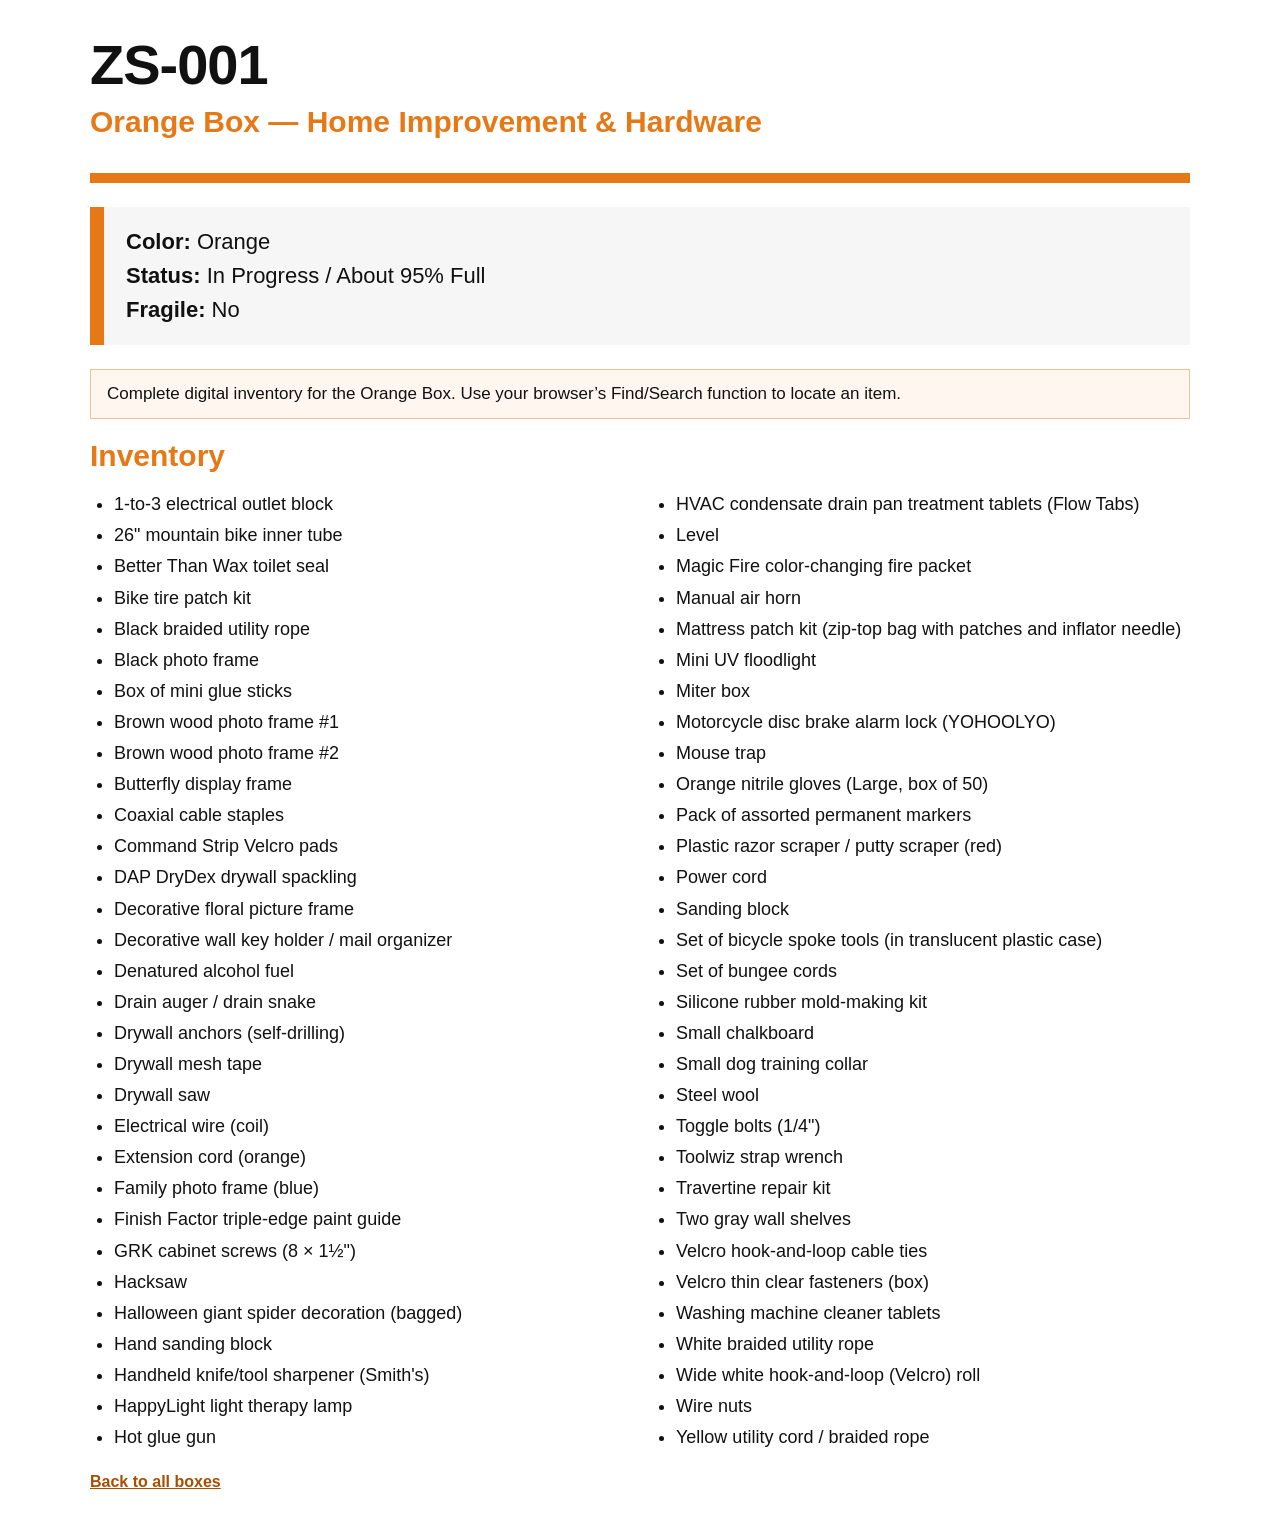
==== boxes/ZS-001.html @ 95fc1c4b "Add ZS-001 orange box inventory page" ====
<!doctype html><html lang="en"><head><meta charset="utf-8"><meta name="viewport" content="width=device-width,initial-scale=1"><title>ZS-001 Orange Box Inventory</title><style>:root{--orange:#e67816;--ink:#111;--soft:#f6f6f6}body{font-family:Arial,Helvetica,sans-serif;margin:0;color:var(--ink);background:#fff}.wrap{max-width:1100px;margin:0 auto;padding:32px}.top{border-bottom:10px solid var(--orange);padding-bottom:18px;margin-bottom:24px}h1{font-size:56px;margin:0;letter-spacing:-1px}h2{color:var(--orange);margin:8px 0 16px;font-size:30px}.meta{font-size:22px;line-height:1.55;background:var(--soft);border-left:14px solid var(--orange);padding:18px 22px;margin-bottom:24px}.note{font-size:17px;background:#fff7ef;border:1px solid #f0c197;padding:14px 16px;margin-bottom:20px}ul{columns:2;column-gap:48px;font-size:18px;line-height:1.45;padding-left:24px}li{break-inside:avoid;margin-bottom:5px}a{color:#a84e00;font-weight:bold}.box-card{background:var(--soft);border-left:14px solid var(--orange);padding:18px 22px;font-size:22px}@media(max-width:800px){.wrap{padding:20px}h1{font-size:42px}ul{columns:1}}</style></head><body><div class="wrap"><div class="top"><h1>ZS-001</h1><h2>Orange Box — Home Improvement & Hardware</h2></div><div class="meta"><strong>Color:</strong> Orange<br><strong>Status:</strong> In Progress / About 95% Full<br><strong>Fragile:</strong> No</div><div class="note">Complete digital inventory for the Orange Box. Use your browser’s Find/Search function to locate an item.</div><h2>Inventory</h2><ul><li>1-to-3 electrical outlet block</li><li>26&quot; mountain bike inner tube</li><li>Better Than Wax toilet seal</li><li>Bike tire patch kit</li><li>Black braided utility rope</li><li>Black photo frame</li><li>Box of mini glue sticks</li><li>Brown wood photo frame #1</li><li>Brown wood photo frame #2</li><li>Butterfly display frame</li><li>Coaxial cable staples</li><li>Command Strip Velcro pads</li><li>DAP DryDex drywall spackling</li><li>Decorative floral picture frame</li><li>Decorative wall key holder / mail organizer</li><li>Denatured alcohol fuel</li><li>Drain auger / drain snake</li><li>Drywall anchors (self-drilling)</li><li>Drywall mesh tape</li><li>Drywall saw</li><li>Electrical wire (coil)</li><li>Extension cord (orange)</li><li>Family photo frame (blue)</li><li>Finish Factor triple-edge paint guide</li><li>GRK cabinet screws (8 × 1½&quot;)</li><li>Hacksaw</li><li>Halloween giant spider decoration (bagged)</li><li>Hand sanding block</li><li>Handheld knife/tool sharpener (Smith's)</li><li>HappyLight light therapy lamp</li><li>Hot glue gun</li><li>HVAC condensate drain pan treatment tablets (Flow Tabs)</li><li>Level</li><li>Magic Fire color-changing fire packet</li><li>Manual air horn</li><li>Mattress patch kit (zip-top bag with patches and inflator needle)</li><li>Mini UV floodlight</li><li>Miter box</li><li>Motorcycle disc brake alarm lock (YOHOOLYO)</li><li>Mouse trap</li><li>Orange nitrile gloves (Large, box of 50)</li><li>Pack of assorted permanent markers</li><li>Plastic razor scraper / putty scraper (red)</li><li>Power cord</li><li>Sanding block</li><li>Set of bicycle spoke tools (in translucent plastic case)</li><li>Set of bungee cords</li><li>Silicone rubber mold-making kit</li><li>Small chalkboard</li><li>Small dog training collar</li><li>Steel wool</li><li>Toggle bolts (1/4&quot;)</li><li>Toolwiz strap wrench</li><li>Travertine repair kit</li><li>Two gray wall shelves</li><li>Velcro hook-and-loop cable ties</li><li>Velcro thin clear fasteners (box)</li><li>Washing machine cleaner tablets</li><li>White braided utility rope</li><li>Wide white hook-and-loop (Velcro) roll</li><li>Wire nuts</li><li>Yellow utility cord / braided rope</li></ul><p><a href="../index.html">Back to all boxes</a></p></div></body></html>
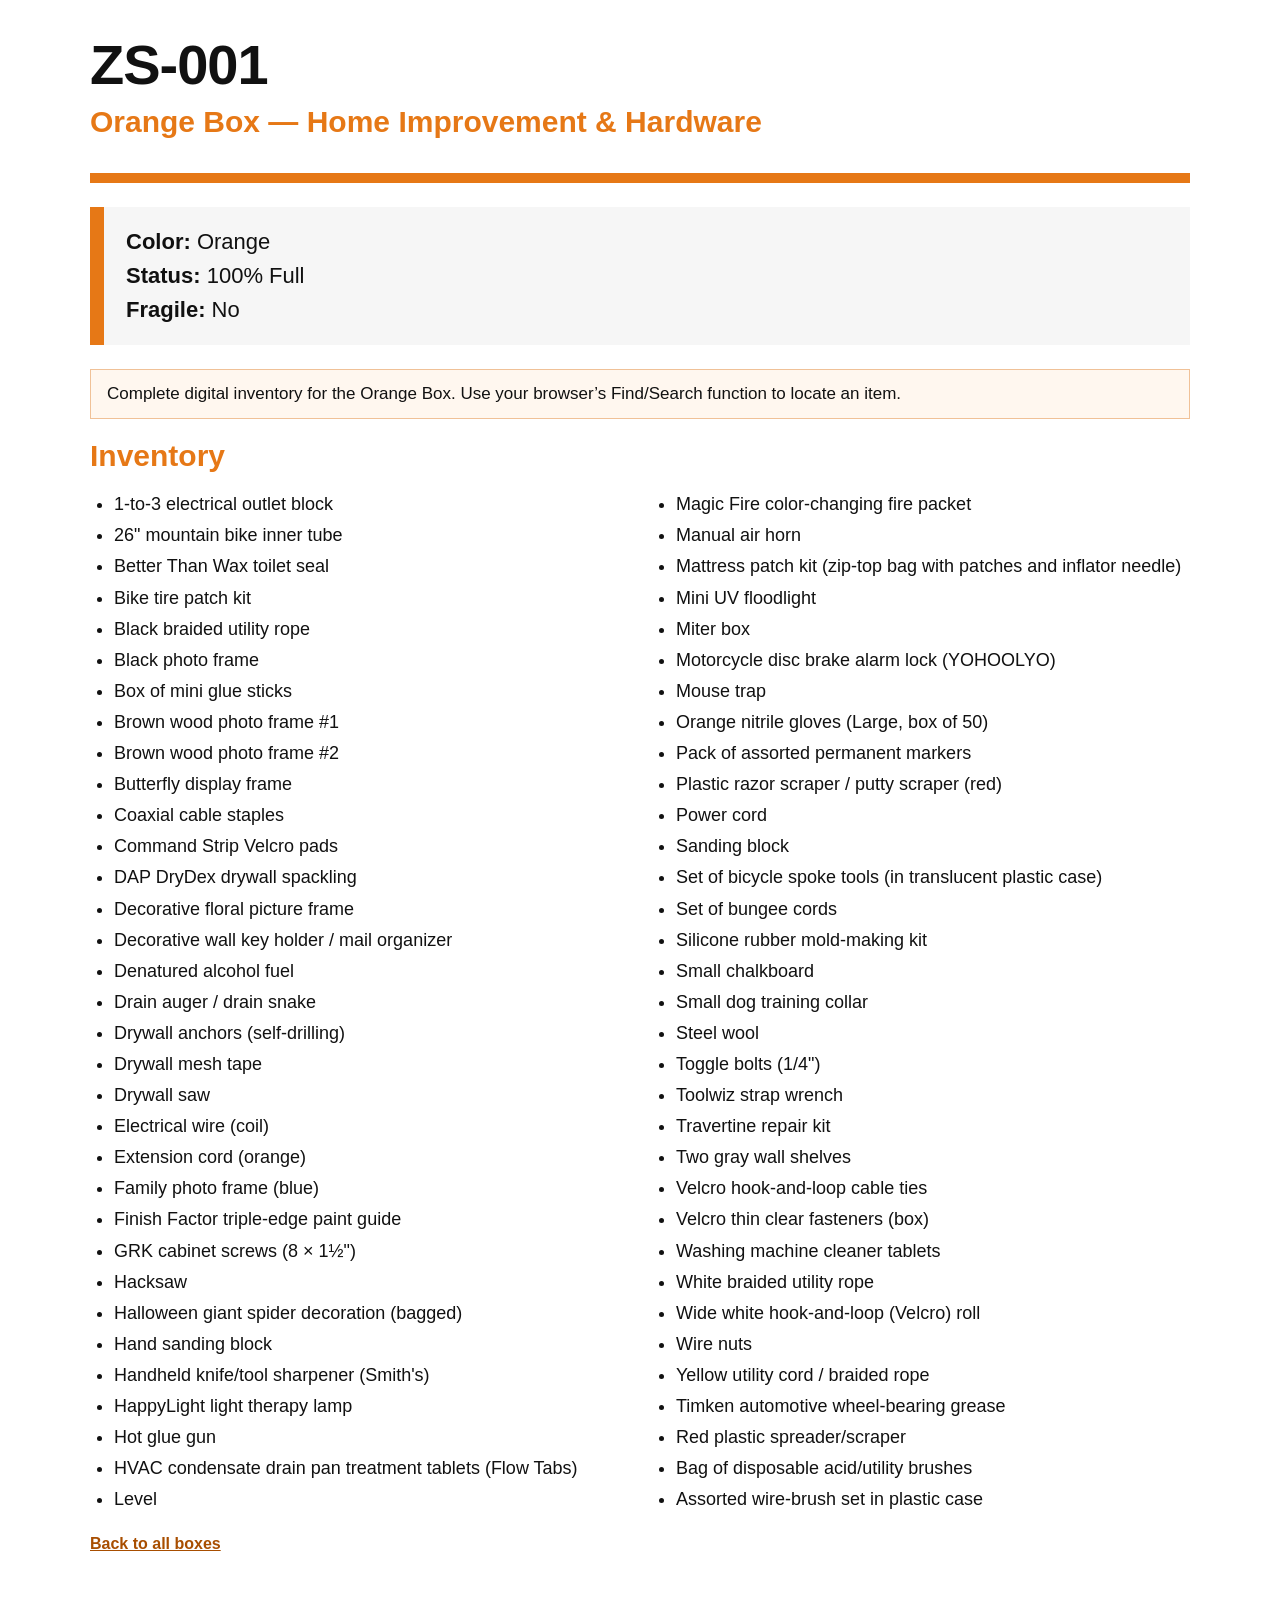
==== commit fe3f90ab: "close ZS-001 inventory" ====
--- a/boxes/ZS-001.html
+++ b/boxes/ZS-001.html
@@ -1 +1,97 @@
-<!doctype html><html lang="en"><head><meta charset="utf-8"><meta name="viewport" content="width=device-width,initial-scale=1"><title>ZS-001 Orange Box Inventory</title><style>:root{--orange:#e67816;--ink:#111;--soft:#f6f6f6}body{font-family:Arial,Helvetica,sans-serif;margin:0;color:var(--ink);background:#fff}.wrap{max-width:1100px;margin:0 auto;padding:32px}.top{border-bottom:10px solid var(--orange);padding-bottom:18px;margin-bottom:24px}h1{font-size:56px;margin:0;letter-spacing:-1px}h2{color:var(--orange);margin:8px 0 16px;font-size:30px}.meta{font-size:22px;line-height:1.55;background:var(--soft);border-left:14px solid var(--orange);padding:18px 22px;margin-bottom:24px}.note{font-size:17px;background:#fff7ef;border:1px solid #f0c197;padding:14px 16px;margin-bottom:20px}ul{columns:2;column-gap:48px;font-size:18px;line-height:1.45;padding-left:24px}li{break-inside:avoid;margin-bottom:5px}a{color:#a84e00;font-weight:bold}.box-card{background:var(--soft);border-left:14px solid var(--orange);padding:18px 22px;font-size:22px}@media(max-width:800px){.wrap{padding:20px}h1{font-size:42px}ul{columns:1}}</style></head><body><div class="wrap"><div class="top"><h1>ZS-001</h1><h2>Orange Box — Home Improvement & Hardware</h2></div><div class="meta"><strong>Color:</strong> Orange<br><strong>Status:</strong> In Progress / About 95% Full<br><strong>Fragile:</strong> No</div><div class="note">Complete digital inventory for the Orange Box. Use your browser’s Find/Search function to locate an item.</div><h2>Inventory</h2><ul><li>1-to-3 electrical outlet block</li><li>26&quot; mountain bike inner tube</li><li>Better Than Wax toilet seal</li><li>Bike tire patch kit</li><li>Black braided utility rope</li><li>Black photo frame</li><li>Box of mini glue sticks</li><li>Brown wood photo frame #1</li><li>Brown wood photo frame #2</li><li>Butterfly display frame</li><li>Coaxial cable staples</li><li>Command Strip Velcro pads</li><li>DAP DryDex drywall spackling</li><li>Decorative floral picture frame</li><li>Decorative wall key holder / mail organizer</li><li>Denatured alcohol fuel</li><li>Drain auger / drain snake</li><li>Drywall anchors (self-drilling)</li><li>Drywall mesh tape</li><li>Drywall saw</li><li>Electrical wire (coil)</li><li>Extension cord (orange)</li><li>Family photo frame (blue)</li><li>Finish Factor triple-edge paint guide</li><li>GRK cabinet screws (8 × 1½&quot;)</li><li>Hacksaw</li><li>Halloween giant spider decoration (bagged)</li><li>Hand sanding block</li><li>Handheld knife/tool sharpener (Smith's)</li><li>HappyLight light therapy lamp</li><li>Hot glue gun</li><li>HVAC condensate drain pan treatment tablets (Flow Tabs)</li><li>Level</li><li>Magic Fire color-changing fire packet</li><li>Manual air horn</li><li>Mattress patch kit (zip-top bag with patches and inflator needle)</li><li>Mini UV floodlight</li><li>Miter box</li><li>Motorcycle disc brake alarm lock (YOHOOLYO)</li><li>Mouse trap</li><li>Orange nitrile gloves (Large, box of 50)</li><li>Pack of assorted permanent markers</li><li>Plastic razor scraper / putty scraper (red)</li><li>Power cord</li><li>Sanding block</li><li>Set of bicycle spoke tools (in translucent plastic case)</li><li>Set of bungee cords</li><li>Silicone rubber mold-making kit</li><li>Small chalkboard</li><li>Small dog training collar</li><li>Steel wool</li><li>Toggle bolts (1/4&quot;)</li><li>Toolwiz strap wrench</li><li>Travertine repair kit</li><li>Two gray wall shelves</li><li>Velcro hook-and-loop cable ties</li><li>Velcro thin clear fasteners (box)</li><li>Washing machine cleaner tablets</li><li>White braided utility rope</li><li>Wide white hook-and-loop (Velcro) roll</li><li>Wire nuts</li><li>Yellow utility cord / braided rope</li></ul><p><a href="../index.html">Back to all boxes</a></p></div></body></html>+<!doctype html>
+<html lang="en">
+<head>
+  <meta charset="utf-8">
+  <meta name="viewport" content="width=device-width,initial-scale=1">
+  <title>ZS-001 Orange Box Inventory</title>
+  <style>
+    :root{--orange:#e67816;--ink:#111;--soft:#f6f6f6}
+    body{font-family:Arial,Helvetica,sans-serif;margin:0;color:var(--ink);background:#fff}
+    .wrap{max-width:1100px;margin:0 auto;padding:32px}
+    .top{border-bottom:10px solid var(--orange);padding-bottom:18px;margin-bottom:24px}
+    h1{font-size:56px;margin:0;letter-spacing:-1px}
+    h2{color:var(--orange);margin:8px 0 16px;font-size:30px}
+    .meta{font-size:22px;line-height:1.55;background:var(--soft);border-left:14px solid var(--orange);padding:18px 22px;margin-bottom:24px}
+    .note{font-size:17px;background:#fff7ef;border:1px solid #f0c197;padding:14px 16px;margin-bottom:20px}
+    ul{columns:2;column-gap:48px;font-size:18px;line-height:1.45;padding-left:24px}
+    li{break-inside:avoid;margin-bottom:5px}
+    a{color:#a84e00;font-weight:bold}
+    @media(max-width:800px){.wrap{padding:20px}h1{font-size:42px}ul{columns:1}}
+  </style>
+</head>
+<body><div class="wrap">
+  <div class="top"><h1>ZS-001</h1><h2>Orange Box — Home Improvement &amp; Hardware</h2></div>
+  <div class="meta"><strong>Color:</strong> Orange<br><strong>Status:</strong> 100% Full<br><strong>Fragile:</strong> No</div>
+  <div class="note">Complete digital inventory for the Orange Box. Use your browser’s Find/Search function to locate an item.</div>
+  <h2>Inventory</h2>
+  <ul>
+    <li>1-to-3 electrical outlet block</li>
+    <li>26&quot; mountain bike inner tube</li>
+    <li>Better Than Wax toilet seal</li>
+    <li>Bike tire patch kit</li>
+    <li>Black braided utility rope</li>
+    <li>Black photo frame</li>
+    <li>Box of mini glue sticks</li>
+    <li>Brown wood photo frame #1</li>
+    <li>Brown wood photo frame #2</li>
+    <li>Butterfly display frame</li>
+    <li>Coaxial cable staples</li>
+    <li>Command Strip Velcro pads</li>
+    <li>DAP DryDex drywall spackling</li>
+    <li>Decorative floral picture frame</li>
+    <li>Decorative wall key holder / mail organizer</li>
+    <li>Denatured alcohol fuel</li>
+    <li>Drain auger / drain snake</li>
+    <li>Drywall anchors (self-drilling)</li>
+    <li>Drywall mesh tape</li>
+    <li>Drywall saw</li>
+    <li>Electrical wire (coil)</li>
+    <li>Extension cord (orange)</li>
+    <li>Family photo frame (blue)</li>
+    <li>Finish Factor triple-edge paint guide</li>
+    <li>GRK cabinet screws (8 × 1½&quot;)</li>
+    <li>Hacksaw</li>
+    <li>Halloween giant spider decoration (bagged)</li>
+    <li>Hand sanding block</li>
+    <li>Handheld knife/tool sharpener (Smith's)</li>
+    <li>HappyLight light therapy lamp</li>
+    <li>Hot glue gun</li>
+    <li>HVAC condensate drain pan treatment tablets (Flow Tabs)</li>
+    <li>Level</li>
+    <li>Magic Fire color-changing fire packet</li>
+    <li>Manual air horn</li>
+    <li>Mattress patch kit (zip-top bag with patches and inflator needle)</li>
+    <li>Mini UV floodlight</li>
+    <li>Miter box</li>
+    <li>Motorcycle disc brake alarm lock (YOHOOLYO)</li>
+    <li>Mouse trap</li>
+    <li>Orange nitrile gloves (Large, box of 50)</li>
+    <li>Pack of assorted permanent markers</li>
+    <li>Plastic razor scraper / putty scraper (red)</li>
+    <li>Power cord</li>
+    <li>Sanding block</li>
+    <li>Set of bicycle spoke tools (in translucent plastic case)</li>
+    <li>Set of bungee cords</li>
+    <li>Silicone rubber mold-making kit</li>
+    <li>Small chalkboard</li>
+    <li>Small dog training collar</li>
+    <li>Steel wool</li>
+    <li>Toggle bolts (1/4&quot;)</li>
+    <li>Toolwiz strap wrench</li>
+    <li>Travertine repair kit</li>
+    <li>Two gray wall shelves</li>
+    <li>Velcro hook-and-loop cable ties</li>
+    <li>Velcro thin clear fasteners (box)</li>
+    <li>Washing machine cleaner tablets</li>
+    <li>White braided utility rope</li>
+    <li>Wide white hook-and-loop (Velcro) roll</li>
+    <li>Wire nuts</li>
+    <li>Yellow utility cord / braided rope</li>
+    <li>Timken automotive wheel-bearing grease</li>
+    <li>Red plastic spreader/scraper</li>
+    <li>Bag of disposable acid/utility brushes</li>
+    <li>Assorted wire-brush set in plastic case</li>
+  </ul>
+  <p><a href="../index.html">Back to all boxes</a></p>
+</div></body>
+</html>
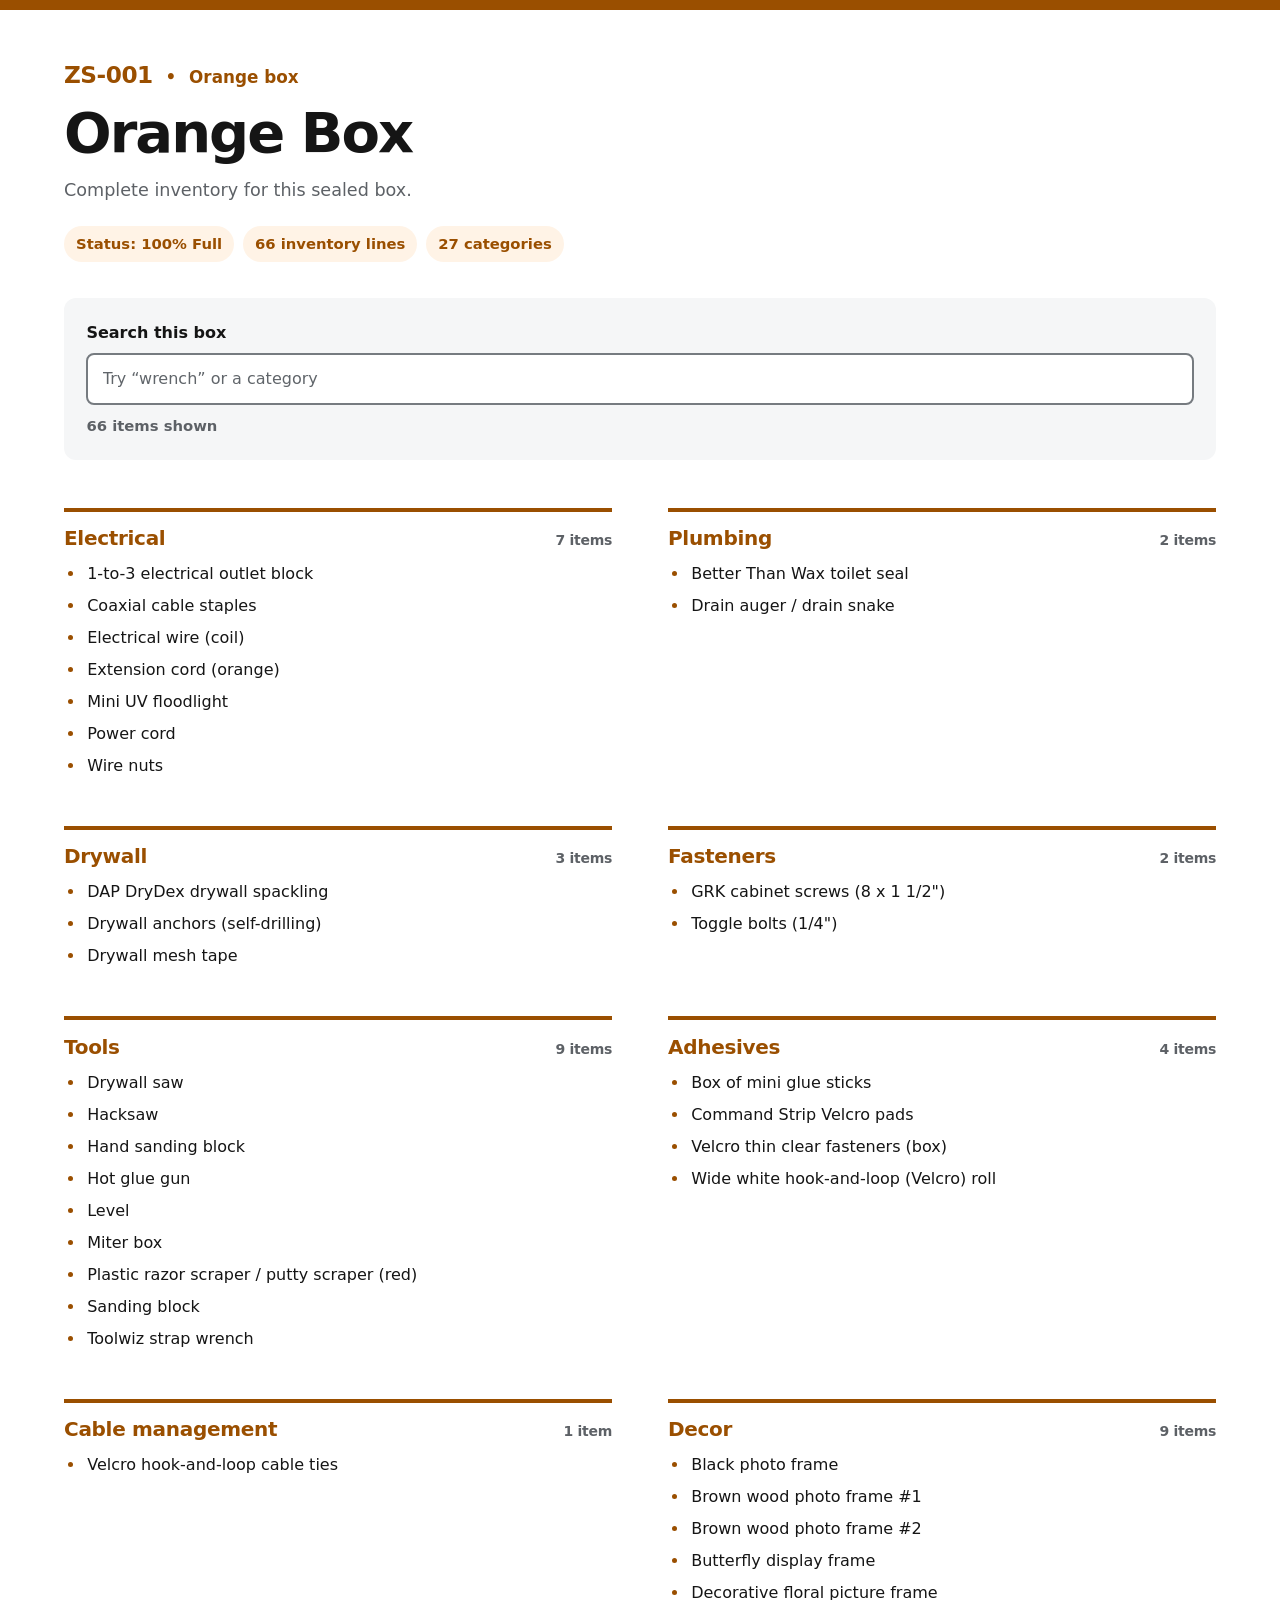
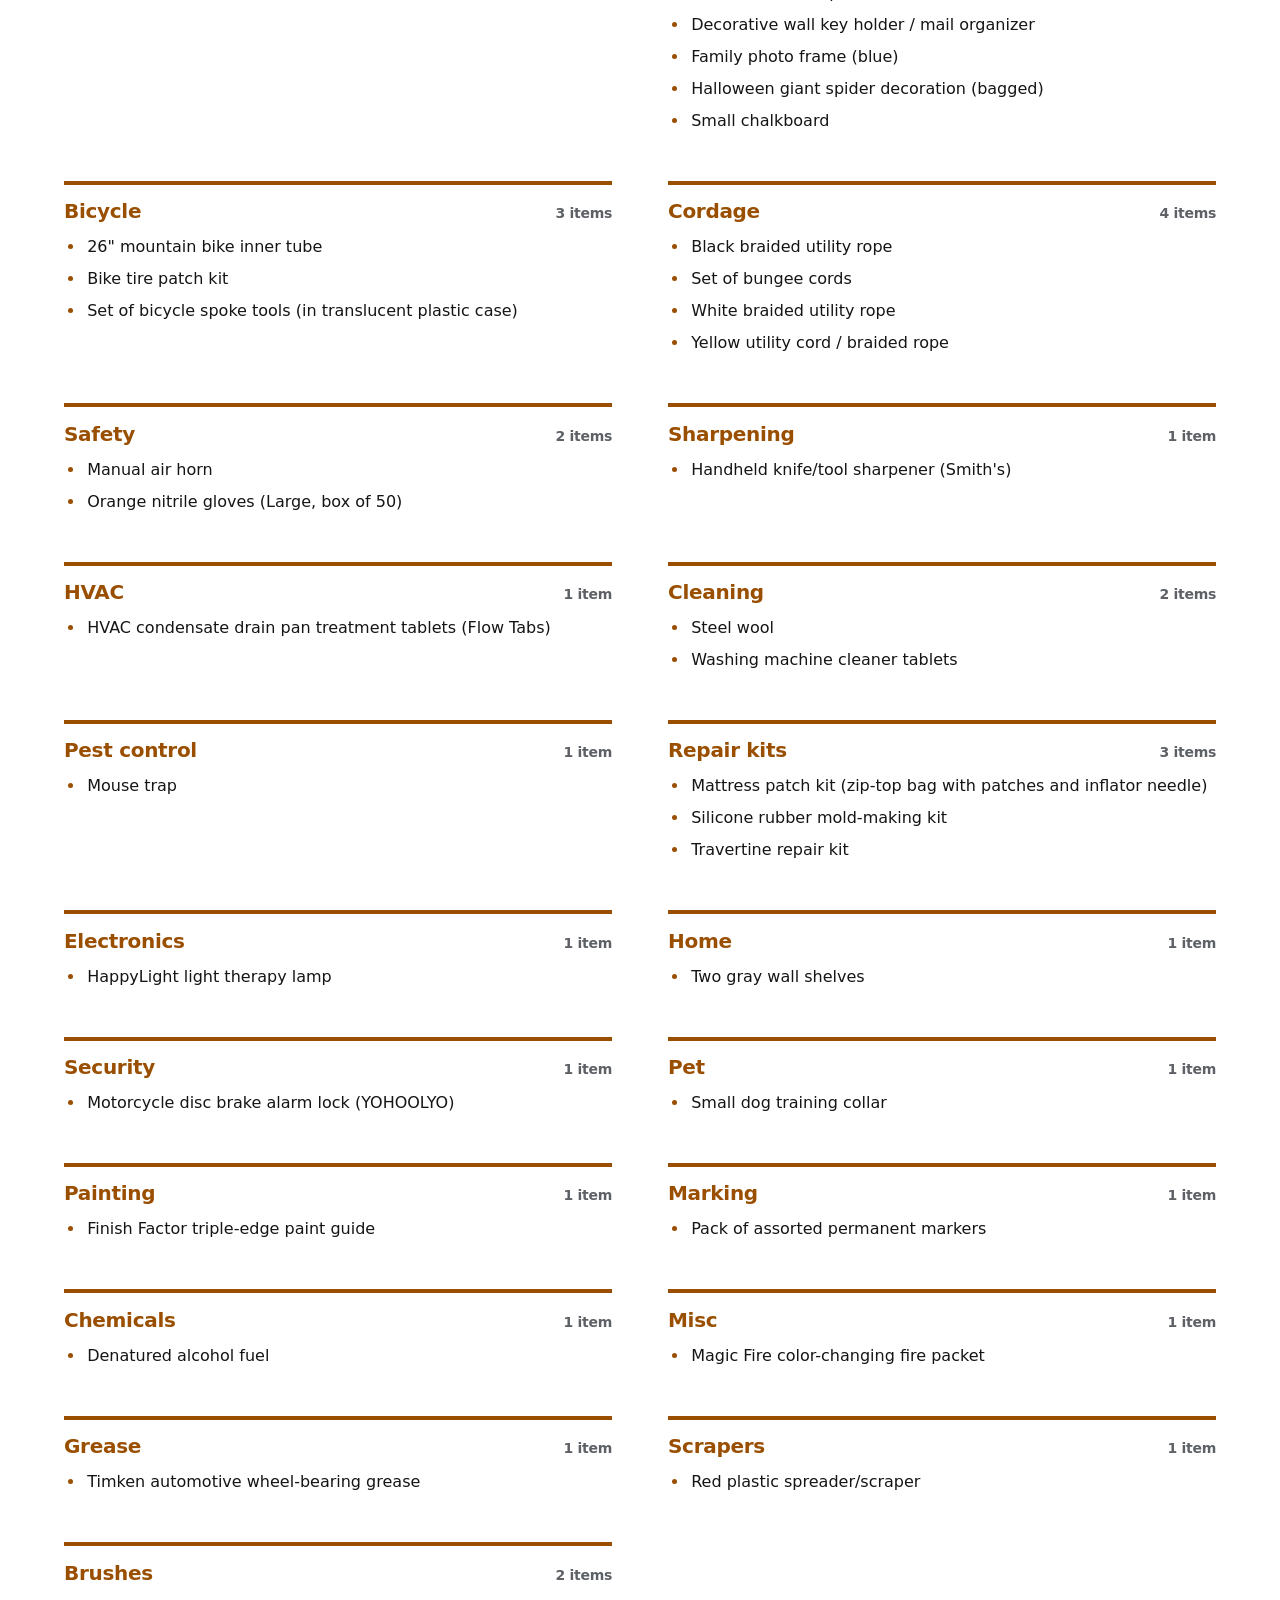
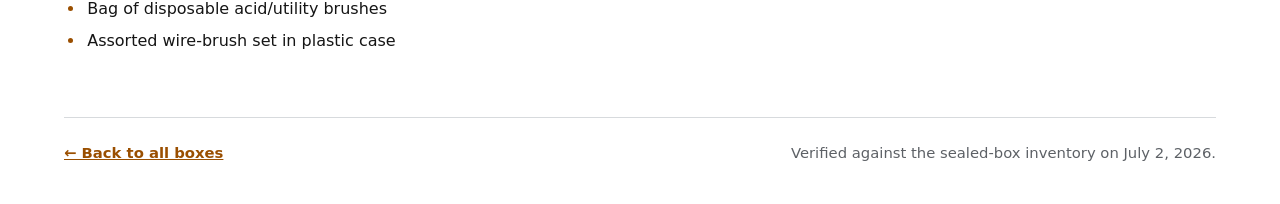
==== commit ef102807: "publish canonical searchable box pages" ====
--- a/boxes/ZS-001.html
+++ b/boxes/ZS-001.html
@@ -1,97 +1,242 @@
 <!doctype html>
-<html lang="en">
+<html lang="en" style="--accent: #9A4F00; --accent-soft: #FFF3E6">
 <head>
   <meta charset="utf-8">
-  <meta name="viewport" content="width=device-width,initial-scale=1">
-  <title>ZS-001 Orange Box Inventory</title>
-  <style>
-    :root{--orange:#e67816;--ink:#111;--soft:#f6f6f6}
-    body{font-family:Arial,Helvetica,sans-serif;margin:0;color:var(--ink);background:#fff}
-    .wrap{max-width:1100px;margin:0 auto;padding:32px}
-    .top{border-bottom:10px solid var(--orange);padding-bottom:18px;margin-bottom:24px}
-    h1{font-size:56px;margin:0;letter-spacing:-1px}
-    h2{color:var(--orange);margin:8px 0 16px;font-size:30px}
-    .meta{font-size:22px;line-height:1.55;background:var(--soft);border-left:14px solid var(--orange);padding:18px 22px;margin-bottom:24px}
-    .note{font-size:17px;background:#fff7ef;border:1px solid #f0c197;padding:14px 16px;margin-bottom:20px}
-    ul{columns:2;column-gap:48px;font-size:18px;line-height:1.45;padding-left:24px}
-    li{break-inside:avoid;margin-bottom:5px}
-    a{color:#a84e00;font-weight:bold}
-    @media(max-width:800px){.wrap{padding:20px}h1{font-size:42px}ul{columns:1}}
-  </style>
+  <meta name="viewport" content="width=device-width, initial-scale=1">
+  <meta name="theme-color" content="#9A4F00">
+  <title>ZS-001 — Orange Box inventory</title>
+  <link rel="stylesheet" href="../assets/box.css">
+  <script src="../assets/box-search.js" defer></script>
 </head>
-<body><div class="wrap">
-  <div class="top"><h1>ZS-001</h1><h2>Orange Box — Home Improvement &amp; Hardware</h2></div>
-  <div class="meta"><strong>Color:</strong> Orange<br><strong>Status:</strong> 100% Full<br><strong>Fragile:</strong> No</div>
-  <div class="note">Complete digital inventory for the Orange Box. Use your browser’s Find/Search function to locate an item.</div>
-  <h2>Inventory</h2>
-  <ul>
-    <li>1-to-3 electrical outlet block</li>
-    <li>26&quot; mountain bike inner tube</li>
-    <li>Better Than Wax toilet seal</li>
-    <li>Bike tire patch kit</li>
-    <li>Black braided utility rope</li>
-    <li>Black photo frame</li>
-    <li>Box of mini glue sticks</li>
-    <li>Brown wood photo frame #1</li>
-    <li>Brown wood photo frame #2</li>
-    <li>Butterfly display frame</li>
-    <li>Coaxial cable staples</li>
-    <li>Command Strip Velcro pads</li>
-    <li>DAP DryDex drywall spackling</li>
-    <li>Decorative floral picture frame</li>
-    <li>Decorative wall key holder / mail organizer</li>
-    <li>Denatured alcohol fuel</li>
-    <li>Drain auger / drain snake</li>
-    <li>Drywall anchors (self-drilling)</li>
-    <li>Drywall mesh tape</li>
-    <li>Drywall saw</li>
-    <li>Electrical wire (coil)</li>
-    <li>Extension cord (orange)</li>
-    <li>Family photo frame (blue)</li>
-    <li>Finish Factor triple-edge paint guide</li>
-    <li>GRK cabinet screws (8 × 1½&quot;)</li>
-    <li>Hacksaw</li>
-    <li>Halloween giant spider decoration (bagged)</li>
-    <li>Hand sanding block</li>
-    <li>Handheld knife/tool sharpener (Smith's)</li>
-    <li>HappyLight light therapy lamp</li>
-    <li>Hot glue gun</li>
-    <li>HVAC condensate drain pan treatment tablets (Flow Tabs)</li>
-    <li>Level</li>
-    <li>Magic Fire color-changing fire packet</li>
-    <li>Manual air horn</li>
-    <li>Mattress patch kit (zip-top bag with patches and inflator needle)</li>
-    <li>Mini UV floodlight</li>
-    <li>Miter box</li>
-    <li>Motorcycle disc brake alarm lock (YOHOOLYO)</li>
-    <li>Mouse trap</li>
-    <li>Orange nitrile gloves (Large, box of 50)</li>
-    <li>Pack of assorted permanent markers</li>
-    <li>Plastic razor scraper / putty scraper (red)</li>
-    <li>Power cord</li>
-    <li>Sanding block</li>
-    <li>Set of bicycle spoke tools (in translucent plastic case)</li>
-    <li>Set of bungee cords</li>
-    <li>Silicone rubber mold-making kit</li>
-    <li>Small chalkboard</li>
-    <li>Small dog training collar</li>
-    <li>Steel wool</li>
-    <li>Toggle bolts (1/4&quot;)</li>
-    <li>Toolwiz strap wrench</li>
-    <li>Travertine repair kit</li>
-    <li>Two gray wall shelves</li>
-    <li>Velcro hook-and-loop cable ties</li>
-    <li>Velcro thin clear fasteners (box)</li>
-    <li>Washing machine cleaner tablets</li>
-    <li>White braided utility rope</li>
-    <li>Wide white hook-and-loop (Velcro) roll</li>
-    <li>Wire nuts</li>
-    <li>Yellow utility cord / braided rope</li>
-    <li>Timken automotive wheel-bearing grease</li>
-    <li>Red plastic spreader/scraper</li>
-    <li>Bag of disposable acid/utility brushes</li>
-    <li>Assorted wire-brush set in plastic case</li>
-  </ul>
-  <p><a href="../index.html">Back to all boxes</a></p>
-</div></body>
+<body>
+  <div class="accent-rule" aria-hidden="true"></div>
+  <header class="page-header">
+    <p class="box-identity"><strong>ZS-001</strong><span>Orange box</span></p>
+    <h1>Orange Box</h1>
+    <p class="purpose">Complete inventory for this sealed box.</p>
+    <ul class="metadata" aria-label="Box details">
+      <li>Status: 100% Full</li>
+      <li>66 inventory lines</li>
+      <li>27 categories</li>
+    </ul>
+  </header>
+
+  <main>
+    <div class="search-region" role="search">
+      <label for="box-search">Search this box</label>
+      <input id="box-search" type="search" placeholder="Try “wrench” or a category" autocomplete="off" spellcheck="false">
+      <p id="result-count" class="result-count" aria-live="polite">66 items shown</p>
+    </div>
+
+    <div id="inventory" class="inventory-grid">
+      <section class="inventory-category" aria-labelledby="category-1" data-category-search="electrical">
+  <h2 id="category-1" class="category-heading">Electrical <span>7 items</span></h2>
+  <ul class="inventory-list">
+<li class="inventory-item" data-item-search="1-to-3 electrical outlet block">1-to-3 electrical outlet block</li>
+<li class="inventory-item" data-item-search="coaxial cable staples">Coaxial cable staples</li>
+<li class="inventory-item" data-item-search="electrical wire (coil)">Electrical wire (coil)</li>
+<li class="inventory-item" data-item-search="extension cord (orange)">Extension cord (orange)</li>
+<li class="inventory-item" data-item-search="mini uv floodlight">Mini UV floodlight</li>
+<li class="inventory-item" data-item-search="power cord">Power cord</li>
+<li class="inventory-item" data-item-search="wire nuts">Wire nuts</li>
+  </ul>
+</section>
+      <section class="inventory-category" aria-labelledby="category-2" data-category-search="plumbing">
+  <h2 id="category-2" class="category-heading">Plumbing <span>2 items</span></h2>
+  <ul class="inventory-list">
+<li class="inventory-item" data-item-search="better than wax toilet seal">Better Than Wax toilet seal</li>
+<li class="inventory-item" data-item-search="drain auger / drain snake">Drain auger / drain snake</li>
+  </ul>
+</section>
+      <section class="inventory-category" aria-labelledby="category-3" data-category-search="drywall">
+  <h2 id="category-3" class="category-heading">Drywall <span>3 items</span></h2>
+  <ul class="inventory-list">
+<li class="inventory-item" data-item-search="dap drydex drywall spackling">DAP DryDex drywall spackling</li>
+<li class="inventory-item" data-item-search="drywall anchors (self-drilling)">Drywall anchors (self-drilling)</li>
+<li class="inventory-item" data-item-search="drywall mesh tape">Drywall mesh tape</li>
+  </ul>
+</section>
+      <section class="inventory-category" aria-labelledby="category-4" data-category-search="fasteners">
+  <h2 id="category-4" class="category-heading">Fasteners <span>2 items</span></h2>
+  <ul class="inventory-list">
+<li class="inventory-item" data-item-search="grk cabinet screws (8 x 1 1/2&quot;)">GRK cabinet screws (8 x 1 1/2&quot;)</li>
+<li class="inventory-item" data-item-search="toggle bolts (1/4&quot;)">Toggle bolts (1/4&quot;)</li>
+  </ul>
+</section>
+      <section class="inventory-category" aria-labelledby="category-5" data-category-search="tools">
+  <h2 id="category-5" class="category-heading">Tools <span>9 items</span></h2>
+  <ul class="inventory-list">
+<li class="inventory-item" data-item-search="drywall saw">Drywall saw</li>
+<li class="inventory-item" data-item-search="hacksaw">Hacksaw</li>
+<li class="inventory-item" data-item-search="hand sanding block">Hand sanding block</li>
+<li class="inventory-item" data-item-search="hot glue gun">Hot glue gun</li>
+<li class="inventory-item" data-item-search="level">Level</li>
+<li class="inventory-item" data-item-search="miter box">Miter box</li>
+<li class="inventory-item" data-item-search="plastic razor scraper / putty scraper (red)">Plastic razor scraper / putty scraper (red)</li>
+<li class="inventory-item" data-item-search="sanding block">Sanding block</li>
+<li class="inventory-item" data-item-search="toolwiz strap wrench">Toolwiz strap wrench</li>
+  </ul>
+</section>
+      <section class="inventory-category" aria-labelledby="category-6" data-category-search="adhesives">
+  <h2 id="category-6" class="category-heading">Adhesives <span>4 items</span></h2>
+  <ul class="inventory-list">
+<li class="inventory-item" data-item-search="box of mini glue sticks">Box of mini glue sticks</li>
+<li class="inventory-item" data-item-search="command strip velcro pads">Command Strip Velcro pads</li>
+<li class="inventory-item" data-item-search="velcro thin clear fasteners (box)">Velcro thin clear fasteners (box)</li>
+<li class="inventory-item" data-item-search="wide white hook-and-loop (velcro) roll">Wide white hook-and-loop (Velcro) roll</li>
+  </ul>
+</section>
+      <section class="inventory-category" aria-labelledby="category-7" data-category-search="cable management">
+  <h2 id="category-7" class="category-heading">Cable management <span>1 item</span></h2>
+  <ul class="inventory-list">
+<li class="inventory-item" data-item-search="velcro hook-and-loop cable ties">Velcro hook-and-loop cable ties</li>
+  </ul>
+</section>
+      <section class="inventory-category" aria-labelledby="category-8" data-category-search="decor">
+  <h2 id="category-8" class="category-heading">Decor <span>9 items</span></h2>
+  <ul class="inventory-list">
+<li class="inventory-item" data-item-search="black photo frame">Black photo frame</li>
+<li class="inventory-item" data-item-search="brown wood photo frame #1">Brown wood photo frame #1</li>
+<li class="inventory-item" data-item-search="brown wood photo frame #2">Brown wood photo frame #2</li>
+<li class="inventory-item" data-item-search="butterfly display frame">Butterfly display frame</li>
+<li class="inventory-item" data-item-search="decorative floral picture frame">Decorative floral picture frame</li>
+<li class="inventory-item" data-item-search="decorative wall key holder / mail organizer">Decorative wall key holder / mail organizer</li>
+<li class="inventory-item" data-item-search="family photo frame (blue)">Family photo frame (blue)</li>
+<li class="inventory-item" data-item-search="halloween giant spider decoration (bagged)">Halloween giant spider decoration (bagged)</li>
+<li class="inventory-item" data-item-search="small chalkboard">Small chalkboard</li>
+  </ul>
+</section>
+      <section class="inventory-category" aria-labelledby="category-9" data-category-search="bicycle">
+  <h2 id="category-9" class="category-heading">Bicycle <span>3 items</span></h2>
+  <ul class="inventory-list">
+<li class="inventory-item" data-item-search="26&quot; mountain bike inner tube">26&quot; mountain bike inner tube</li>
+<li class="inventory-item" data-item-search="bike tire patch kit">Bike tire patch kit</li>
+<li class="inventory-item" data-item-search="set of bicycle spoke tools (in translucent plastic case)">Set of bicycle spoke tools (in translucent plastic case)</li>
+  </ul>
+</section>
+      <section class="inventory-category" aria-labelledby="category-10" data-category-search="cordage">
+  <h2 id="category-10" class="category-heading">Cordage <span>4 items</span></h2>
+  <ul class="inventory-list">
+<li class="inventory-item" data-item-search="black braided utility rope">Black braided utility rope</li>
+<li class="inventory-item" data-item-search="set of bungee cords">Set of bungee cords</li>
+<li class="inventory-item" data-item-search="white braided utility rope">White braided utility rope</li>
+<li class="inventory-item" data-item-search="yellow utility cord / braided rope">Yellow utility cord / braided rope</li>
+  </ul>
+</section>
+      <section class="inventory-category" aria-labelledby="category-11" data-category-search="safety">
+  <h2 id="category-11" class="category-heading">Safety <span>2 items</span></h2>
+  <ul class="inventory-list">
+<li class="inventory-item" data-item-search="manual air horn">Manual air horn</li>
+<li class="inventory-item" data-item-search="orange nitrile gloves (large, box of 50)">Orange nitrile gloves (Large, box of 50)</li>
+  </ul>
+</section>
+      <section class="inventory-category" aria-labelledby="category-12" data-category-search="sharpening">
+  <h2 id="category-12" class="category-heading">Sharpening <span>1 item</span></h2>
+  <ul class="inventory-list">
+<li class="inventory-item" data-item-search="handheld knife/tool sharpener (smith&#x27;s)">Handheld knife/tool sharpener (Smith&#x27;s)</li>
+  </ul>
+</section>
+      <section class="inventory-category" aria-labelledby="category-13" data-category-search="hvac">
+  <h2 id="category-13" class="category-heading">HVAC <span>1 item</span></h2>
+  <ul class="inventory-list">
+<li class="inventory-item" data-item-search="hvac condensate drain pan treatment tablets (flow tabs)">HVAC condensate drain pan treatment tablets (Flow Tabs)</li>
+  </ul>
+</section>
+      <section class="inventory-category" aria-labelledby="category-14" data-category-search="cleaning">
+  <h2 id="category-14" class="category-heading">Cleaning <span>2 items</span></h2>
+  <ul class="inventory-list">
+<li class="inventory-item" data-item-search="steel wool">Steel wool</li>
+<li class="inventory-item" data-item-search="washing machine cleaner tablets">Washing machine cleaner tablets</li>
+  </ul>
+</section>
+      <section class="inventory-category" aria-labelledby="category-15" data-category-search="pest control">
+  <h2 id="category-15" class="category-heading">Pest control <span>1 item</span></h2>
+  <ul class="inventory-list">
+<li class="inventory-item" data-item-search="mouse trap">Mouse trap</li>
+  </ul>
+</section>
+      <section class="inventory-category" aria-labelledby="category-16" data-category-search="repair kits">
+  <h2 id="category-16" class="category-heading">Repair kits <span>3 items</span></h2>
+  <ul class="inventory-list">
+<li class="inventory-item" data-item-search="mattress patch kit (zip-top bag with patches and inflator needle)">Mattress patch kit (zip-top bag with patches and inflator needle)</li>
+<li class="inventory-item" data-item-search="silicone rubber mold-making kit">Silicone rubber mold-making kit</li>
+<li class="inventory-item" data-item-search="travertine repair kit">Travertine repair kit</li>
+  </ul>
+</section>
+      <section class="inventory-category" aria-labelledby="category-17" data-category-search="electronics">
+  <h2 id="category-17" class="category-heading">Electronics <span>1 item</span></h2>
+  <ul class="inventory-list">
+<li class="inventory-item" data-item-search="happylight light therapy lamp">HappyLight light therapy lamp</li>
+  </ul>
+</section>
+      <section class="inventory-category" aria-labelledby="category-18" data-category-search="home">
+  <h2 id="category-18" class="category-heading">Home <span>1 item</span></h2>
+  <ul class="inventory-list">
+<li class="inventory-item" data-item-search="two gray wall shelves">Two gray wall shelves</li>
+  </ul>
+</section>
+      <section class="inventory-category" aria-labelledby="category-19" data-category-search="security">
+  <h2 id="category-19" class="category-heading">Security <span>1 item</span></h2>
+  <ul class="inventory-list">
+<li class="inventory-item" data-item-search="motorcycle disc brake alarm lock (yohoolyo)">Motorcycle disc brake alarm lock (YOHOOLYO)</li>
+  </ul>
+</section>
+      <section class="inventory-category" aria-labelledby="category-20" data-category-search="pet">
+  <h2 id="category-20" class="category-heading">Pet <span>1 item</span></h2>
+  <ul class="inventory-list">
+<li class="inventory-item" data-item-search="small dog training collar">Small dog training collar</li>
+  </ul>
+</section>
+      <section class="inventory-category" aria-labelledby="category-21" data-category-search="painting">
+  <h2 id="category-21" class="category-heading">Painting <span>1 item</span></h2>
+  <ul class="inventory-list">
+<li class="inventory-item" data-item-search="finish factor triple-edge paint guide">Finish Factor triple-edge paint guide</li>
+  </ul>
+</section>
+      <section class="inventory-category" aria-labelledby="category-22" data-category-search="marking">
+  <h2 id="category-22" class="category-heading">Marking <span>1 item</span></h2>
+  <ul class="inventory-list">
+<li class="inventory-item" data-item-search="pack of assorted permanent markers">Pack of assorted permanent markers</li>
+  </ul>
+</section>
+      <section class="inventory-category" aria-labelledby="category-23" data-category-search="chemicals">
+  <h2 id="category-23" class="category-heading">Chemicals <span>1 item</span></h2>
+  <ul class="inventory-list">
+<li class="inventory-item" data-item-search="denatured alcohol fuel">Denatured alcohol fuel</li>
+  </ul>
+</section>
+      <section class="inventory-category" aria-labelledby="category-24" data-category-search="misc">
+  <h2 id="category-24" class="category-heading">Misc <span>1 item</span></h2>
+  <ul class="inventory-list">
+<li class="inventory-item" data-item-search="magic fire color-changing fire packet">Magic Fire color-changing fire packet</li>
+  </ul>
+</section>
+      <section class="inventory-category" aria-labelledby="category-25" data-category-search="grease">
+  <h2 id="category-25" class="category-heading">Grease <span>1 item</span></h2>
+  <ul class="inventory-list">
+<li class="inventory-item" data-item-search="timken automotive wheel-bearing grease">Timken automotive wheel-bearing grease</li>
+  </ul>
+</section>
+      <section class="inventory-category" aria-labelledby="category-26" data-category-search="scrapers">
+  <h2 id="category-26" class="category-heading">Scrapers <span>1 item</span></h2>
+  <ul class="inventory-list">
+<li class="inventory-item" data-item-search="red plastic spreader/scraper">Red plastic spreader/scraper</li>
+  </ul>
+</section>
+      <section class="inventory-category" aria-labelledby="category-27" data-category-search="brushes">
+  <h2 id="category-27" class="category-heading">Brushes <span>2 items</span></h2>
+  <ul class="inventory-list">
+<li class="inventory-item" data-item-search="bag of disposable acid/utility brushes">Bag of disposable acid/utility brushes</li>
+<li class="inventory-item" data-item-search="assorted wire-brush set in plastic case">Assorted wire-brush set in plastic case</li>
+  </ul>
+</section>
+    </div>
+    <p id="empty-results" class="empty-results" hidden>No matching items in this box</p>
+  </main>
+
+  <footer>
+    <a href="../index.html">← Back to all boxes</a>
+    <p>Verified against the sealed-box inventory on July 2, 2026.</p>
+  </footer>
+</body>
 </html>
--- a/assets/box.css
+++ b/assets/box.css
@@ -0,0 +1,260 @@
+:root {
+  color-scheme: light;
+  --ink: #151515;
+  --muted: #5d6166;
+  --line: #d7dadd;
+  --surface: #f5f6f7;
+  font-family: system-ui, -apple-system, BlinkMacSystemFont, "Segoe UI", sans-serif;
+}
+
+* {
+  box-sizing: border-box;
+}
+
+body {
+  margin: 0;
+  min-width: 0;
+  background: #fff;
+  color: var(--ink);
+  font-size: 1rem;
+  line-height: 1.5;
+}
+
+.accent-rule {
+  height: 0.625rem;
+  background: var(--accent);
+}
+
+.page-header,
+main,
+footer {
+  width: min(100% - 3rem, 72rem);
+  margin-inline: auto;
+}
+
+.page-header {
+  padding-block: 3rem 2.25rem;
+}
+
+.box-identity {
+  display: flex;
+  flex-wrap: wrap;
+  align-items: baseline;
+  gap: 0.45rem 0.8rem;
+  margin: 0 0 0.7rem;
+  color: var(--accent);
+  font-size: 1.05rem;
+  font-weight: 650;
+}
+
+.box-identity strong {
+  font-size: 1.45rem;
+  letter-spacing: -0.02em;
+}
+
+.box-identity span::before {
+  content: "•";
+  margin-right: 0.8rem;
+}
+
+h1 {
+  max-width: 18ch;
+  margin: 0;
+  font-size: 3.5rem;
+  line-height: 1.02;
+  letter-spacing: -0.035em;
+  text-wrap: balance;
+  overflow-wrap: anywhere;
+}
+
+.purpose {
+  max-width: 65ch;
+  margin: 1rem 0 1.4rem;
+  color: var(--muted);
+  font-size: 1.1rem;
+  text-wrap: pretty;
+}
+
+.metadata {
+  display: flex;
+  flex-wrap: wrap;
+  gap: 0.55rem;
+  margin: 0;
+  padding: 0;
+  list-style: none;
+}
+
+.metadata li {
+  border-radius: 999px;
+  background: var(--accent-soft);
+  color: var(--accent);
+  padding: 0.45rem 0.75rem;
+  font-size: 0.925rem;
+  font-weight: 700;
+}
+
+main {
+  padding-bottom: 3.5rem;
+}
+
+.search-region {
+  padding: 1.4rem;
+  background: var(--surface);
+  border-radius: 0.75rem;
+}
+
+.search-region label {
+  display: block;
+  margin-bottom: 0.5rem;
+  font-weight: 750;
+}
+
+.search-region input {
+  display: block;
+  width: 100%;
+  min-height: 3.25rem;
+  border: 2px solid #767b80;
+  border-radius: 0.5rem;
+  background: #fff;
+  color: var(--ink);
+  padding: 0.7rem 0.9rem;
+  font: inherit;
+}
+
+.search-region input::placeholder {
+  color: #60656a;
+}
+
+.search-region input:focus-visible,
+a:focus-visible {
+  outline: 3px solid var(--accent);
+  outline-offset: 3px;
+}
+
+.result-count {
+  margin: 0.65rem 0 0;
+  color: var(--muted);
+  font-size: 0.925rem;
+  font-weight: 650;
+}
+
+.inventory-grid {
+  display: grid;
+  grid-template-columns: repeat(2, minmax(0, 1fr));
+  gap: 2.5rem 3.5rem;
+  margin-top: 3rem;
+}
+
+.inventory-category {
+  min-width: 0;
+  border-top: 0.3rem solid var(--accent);
+  padding-top: 0.9rem;
+}
+
+.category-heading {
+  display: flex;
+  align-items: baseline;
+  justify-content: space-between;
+  gap: 1rem;
+  margin: 0 0 0.75rem;
+  color: var(--accent);
+  font-size: 1.25rem;
+  line-height: 1.2;
+  letter-spacing: -0.015em;
+}
+
+.category-heading span {
+  flex: none;
+  color: var(--muted);
+  font-size: 0.875rem;
+  font-weight: 650;
+}
+
+.inventory-list {
+  margin: 0;
+  padding-left: 1.3rem;
+}
+
+.inventory-item {
+  margin-bottom: 0.55rem;
+  padding-left: 0.15rem;
+  line-height: 1.45;
+  overflow-wrap: anywhere;
+}
+
+.inventory-item::marker {
+  color: var(--accent);
+}
+
+.empty-results {
+  margin: 2rem 0 0;
+  border-top: 0.3rem solid var(--accent);
+  padding-top: 1rem;
+  font-weight: 750;
+}
+
+footer {
+  display: flex;
+  flex-wrap: wrap;
+  justify-content: space-between;
+  gap: 1rem 2rem;
+  border-top: 1px solid var(--line);
+  padding-block: 1.5rem 2.5rem;
+  color: var(--muted);
+  font-size: 0.925rem;
+}
+
+footer a {
+  color: var(--accent);
+  font-weight: 750;
+}
+
+footer p {
+  margin: 0;
+}
+
+[hidden] {
+  display: none !important;
+}
+
+@media (max-width: 47.99rem) {
+  .page-header,
+  main,
+  footer {
+    width: min(100% - 2rem, 72rem);
+  }
+
+  .page-header {
+    padding-block: 2rem 1.75rem;
+  }
+
+  h1 {
+    font-size: 2.35rem;
+  }
+
+  .search-region {
+    padding: 1rem;
+  }
+
+  .inventory-grid {
+    grid-template-columns: 1fr;
+    gap: 2rem;
+    margin-top: 2.25rem;
+  }
+
+  footer {
+    display: block;
+  }
+
+  footer p {
+    margin-top: 0.75rem;
+  }
+}
+
+@media (prefers-reduced-motion: reduce) {
+  *,
+  *::before,
+  *::after {
+    scroll-behavior: auto !important;
+  }
+}
